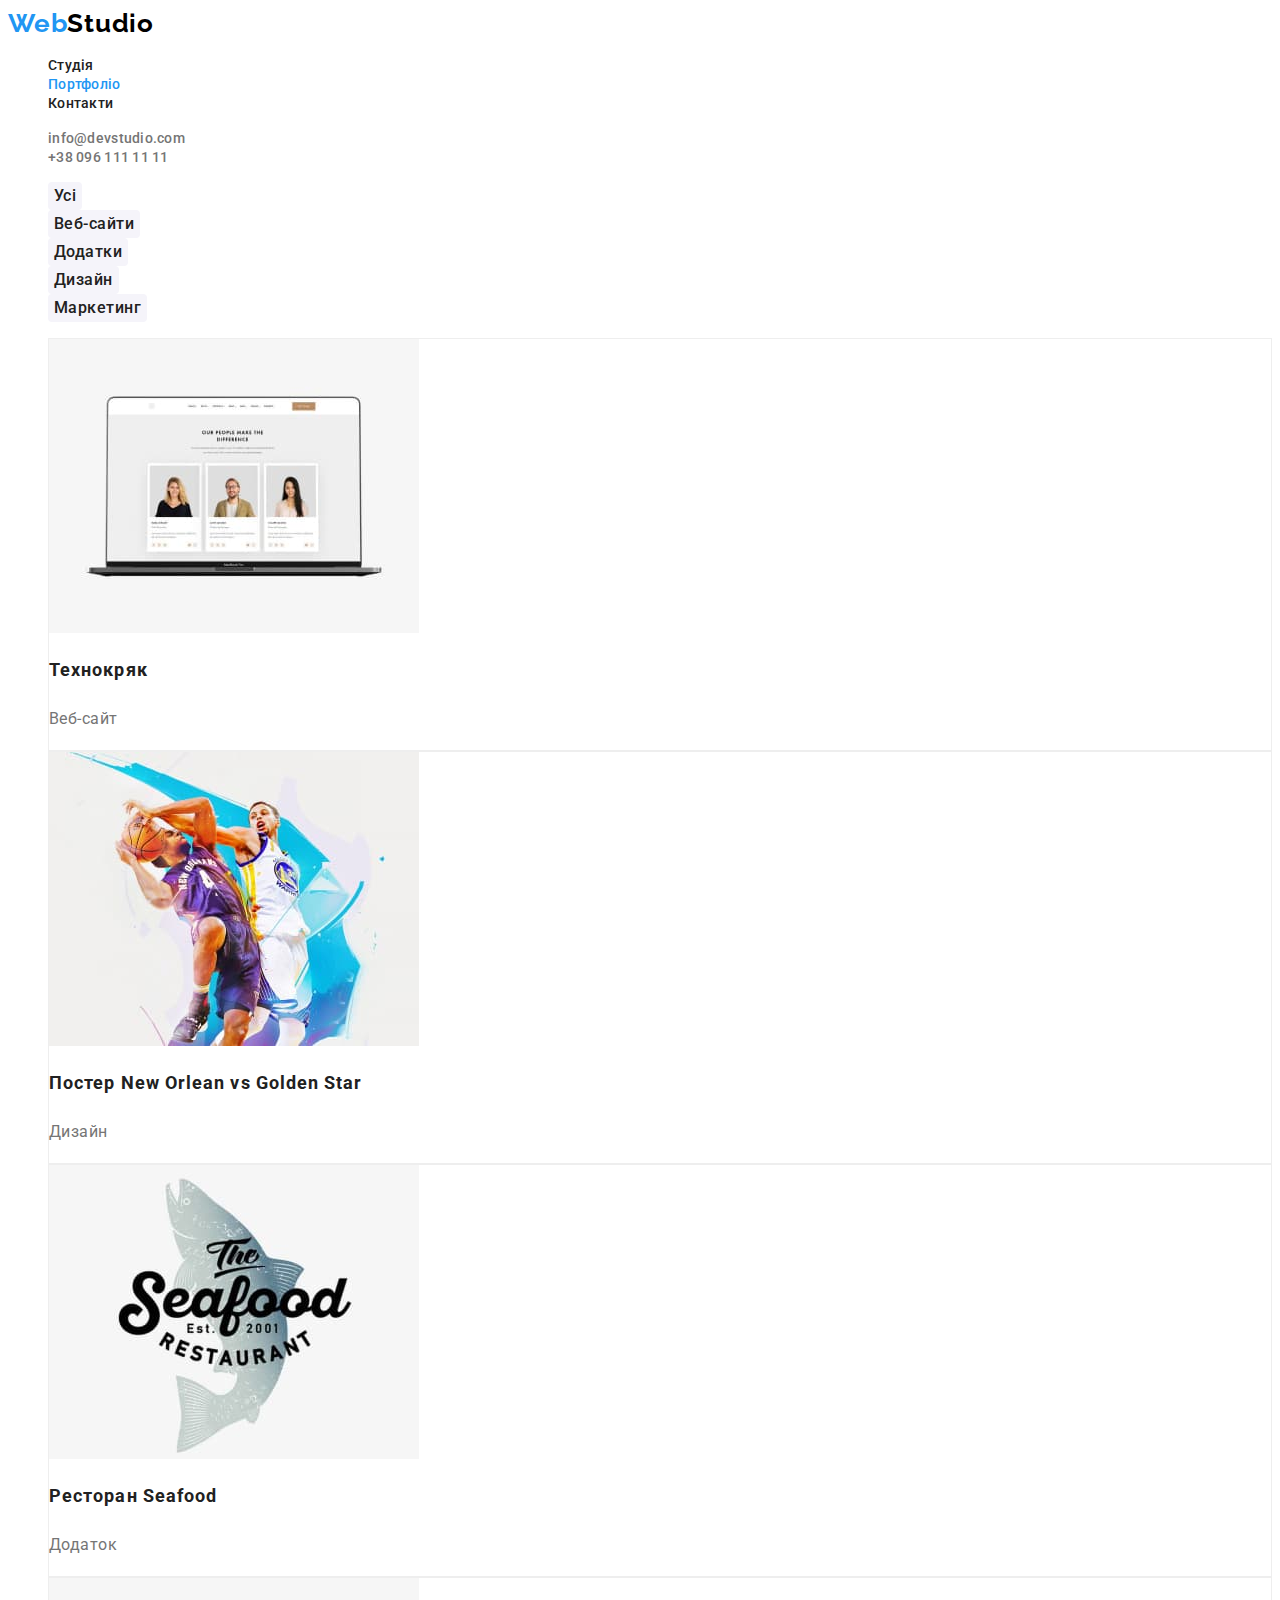
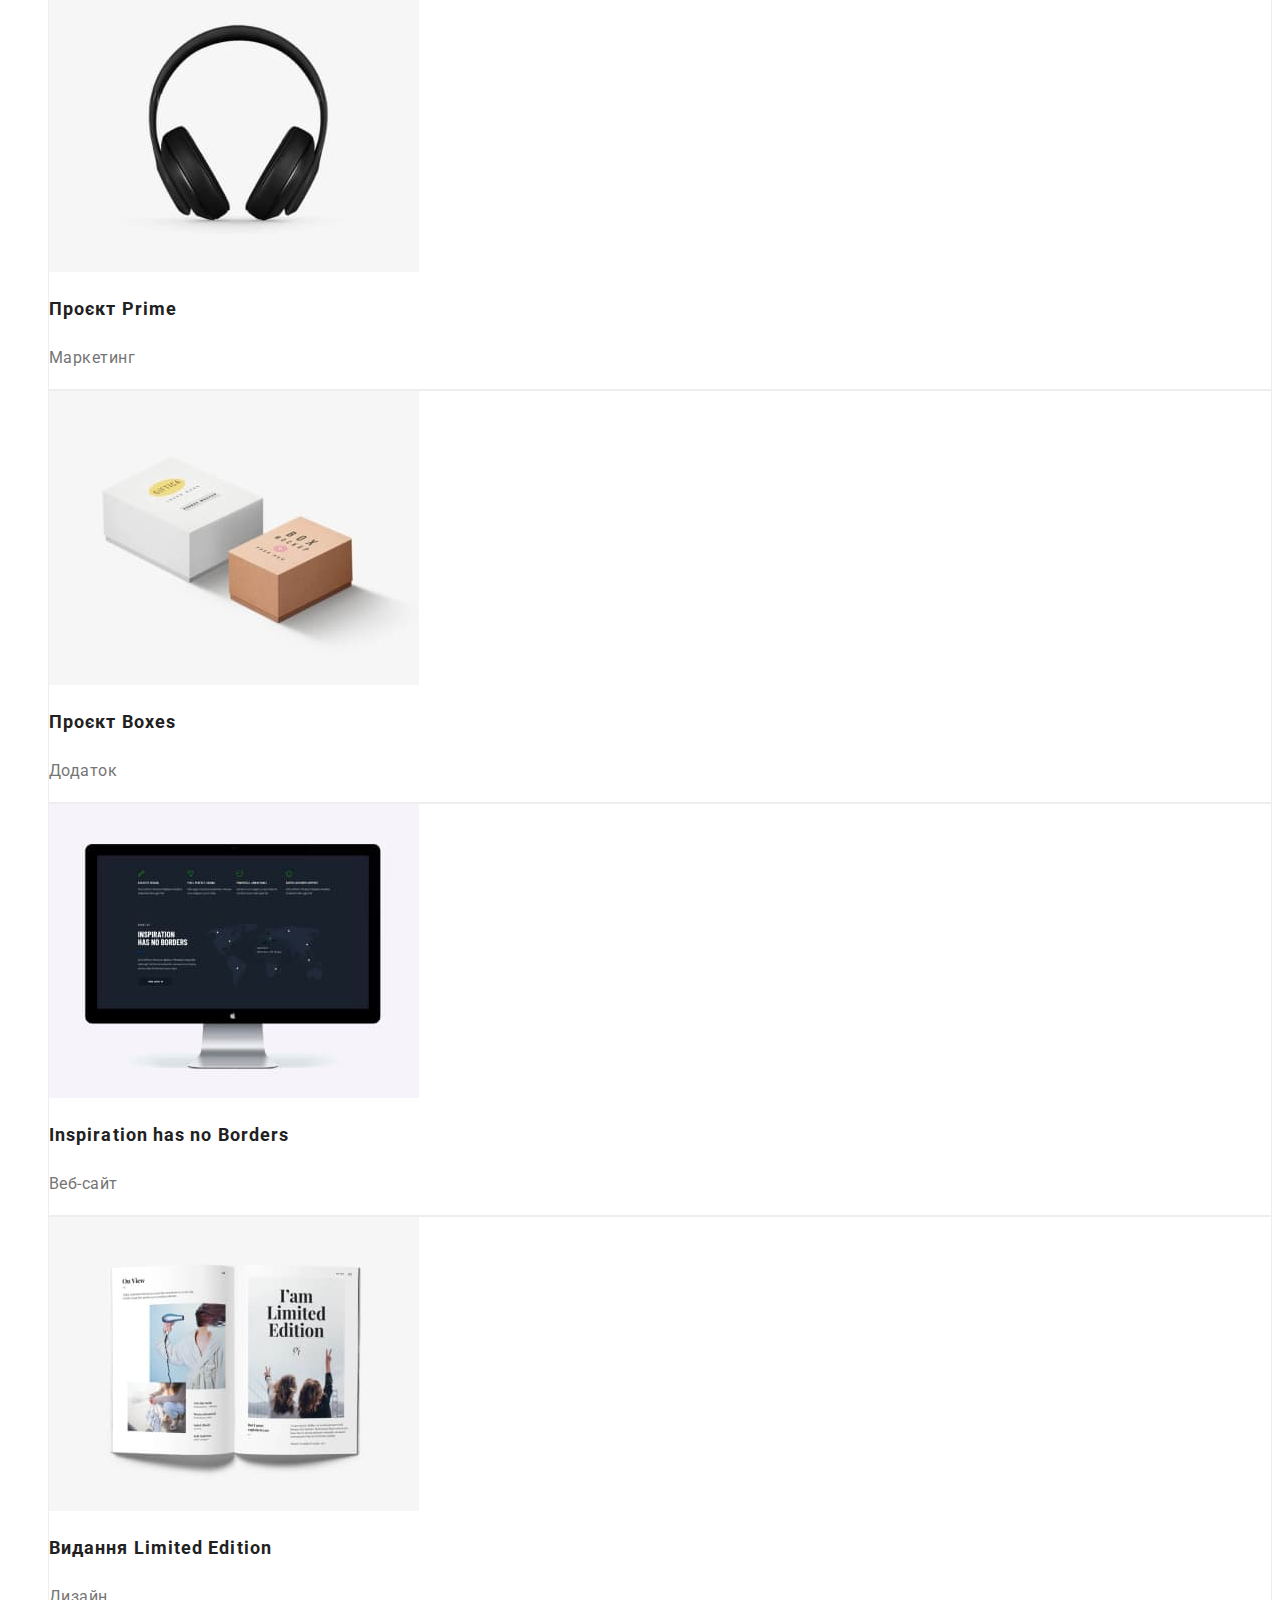
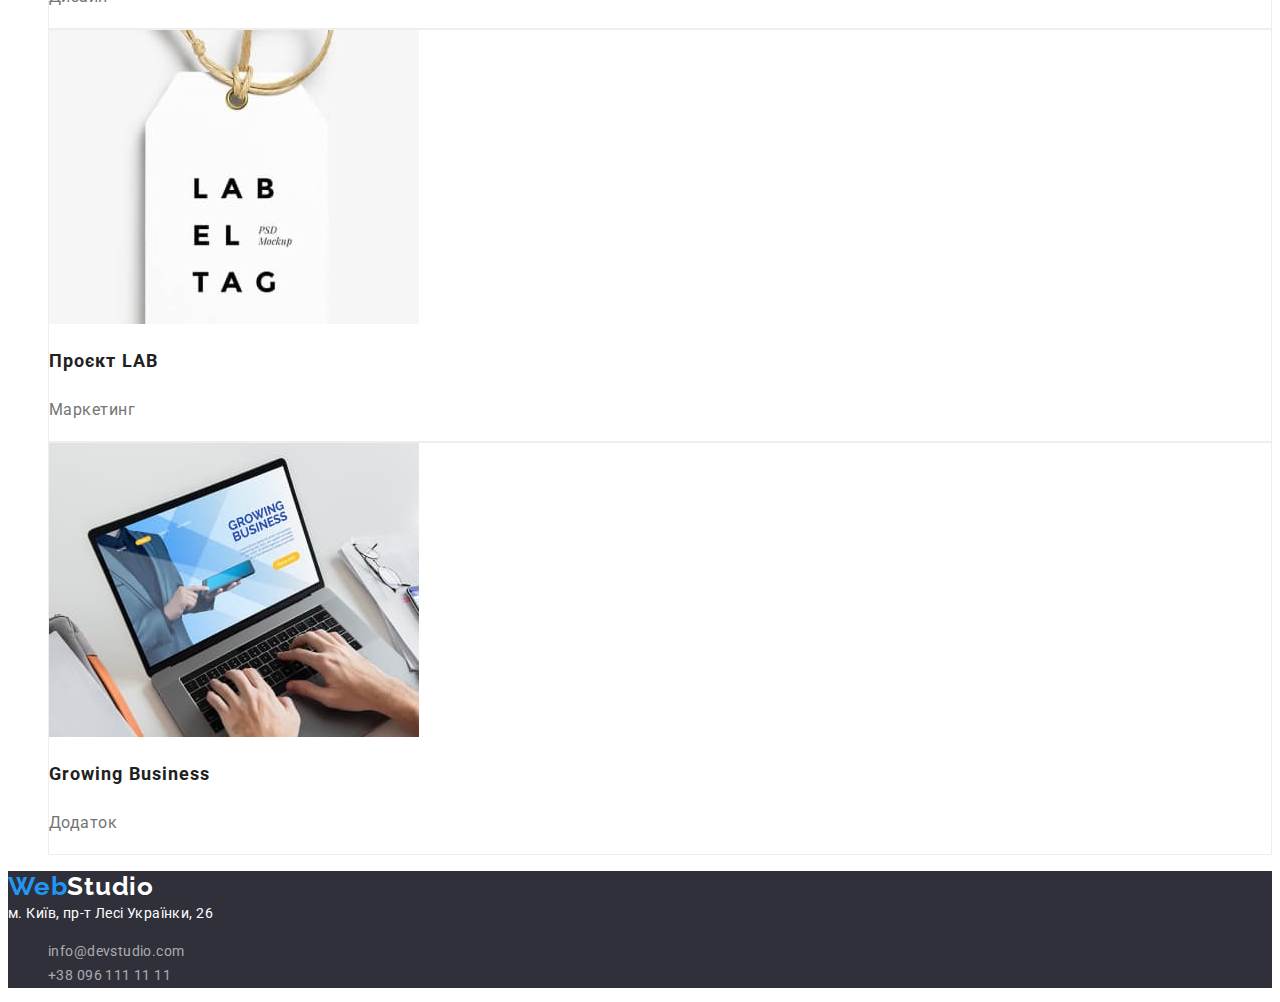
==== portfolio.html @ 081d601c "Clone files to homework-3" ====
<!DOCTYPE html>
<html lang="uk">
  <head>
    <meta charset="UTF-8" />
    <meta http-equiv="X-UA-Compatible" content="IE=edge" />
    <meta name="viewport" content="width=device-width, initial-scale=1.0" />
    <title>Portfolio</title>
    <link rel="preconnect" href="https://fonts.googleapis.com" />
    <link rel="preconnect" href="https://fonts.gstatic.com" crossorigin />
    <link
      href="https://fonts.googleapis.com/css2?family=Raleway:wght@700&family=Roboto:wght@400;500;700&display=swap"
      rel="stylesheet"
    />
    <link rel="stylesheet" href="./css/styles.css" />
  </head>

  <body>
    <header class="header">
      <a class="logo" href="./index.html" lang="en"
        ><span class="header-logo-web">Web</span>Studio</a
      >
      <nav class="nav-site">
        <ul class="nav-site-list list">
          <li class="nav-site-item">
            <a class="nav-site-link" href="./index.html">Студія</a>
          </li>
          <li class="nav-site-item">
            <a class="nav-site-link current" href="./portfolio.html"
              >Портфоліо</a
            >
          </li>
          <li class="nav-site-item">
            <a class="nav-site-link" href="#">Контакти</a>
          </li>
        </ul>
      </nav>
      <ul class="header-contacts-list list">
        <li class="header-contacts-item">
          <a
            class="header-contacts-link"
            href="mailto:info@devstudio.com"
            lang="en"
            >info@devstudio.com</a
          >
        </li>
        <li class="header-contacts-item">
          <a class="header-contacts-link" href="tel:+380961111111"
            >+38 096 111 11 11</a
          >
        </li>
      </ul>
    </header>

    <main>
      <section class="portfolio">
        <h1 class="hide">Портфоліо</h1>
        <ul class="portfolio-filters-list list">
          <li class="portfolio-filters-item">
            <button class="portfolio-btn btn" type="button">Усі</button>
          </li>
          <li class="portfolio-filters-item">
            <button class="portfolio-btn btn" type="button">Веб-сайти</button>
          </li>
          <li class="portfolio-filters-item">
            <button class="portfolio-btn btn" type="button">Додатки</button>
          </li>
          <li class="portfolio-filters-item">
            <button class="portfolio-btn btn" type="button">Дизайн</button>
          </li>
          <li class="portfolio-filters-item">
            <button class="portfolio-btn btn" type="button">Маркетинг</button>
          </li>
        </ul>
        <ul class="portfolio-projects-list list">
          <li class="portfolio-projects-item">
            <a class="portfolio-projects-link" href="">
              <img src="./images/project1.jpg" alt="Відкритий ноутбук" />
              <h2 class="portfolio-title">Технокряк</h2>
              <p class="portfolio-text">Веб-сайт</p>
            </a>
          </li>
          <li class="portfolio-projects-item">
            <a class="portfolio-projects-link" href="">
              <img src="./images/project2.jpg" alt="Два баскетболісти" />
              <h2 class="portfolio-title">Постер New Orlean vs Golden Star</h2>
              <p class="portfolio-text">Дизайн</p>
            </a>
          </li>
          <li class="portfolio-projects-item">
            <a class="portfolio-projects-link" href="">
              <img src="./images/project3.jpg" alt="Лого рибного ресторану" />
              <h2 class="portfolio-title">Ресторан Seafood</h2>
              <p class="portfolio-text">Додаток</p>
            </a>
          </li>
          <li class="portfolio-projects-item">
            <a class="portfolio-projects-link" href="">
              <img src="./images/project4.jpg" alt="Навушники" />
              <h2 class="portfolio-title">Проєкт Prime</h2>
              <p class="portfolio-text">Маркетинг</p>
            </a>
          </li>
          <li class="portfolio-projects-item">
            <a class="portfolio-projects-link" href="">
              <img src="./images/project5.jpg" alt="Дві коробки" />
              <h2 class="portfolio-title">Проєкт Boxes</h2>
              <p class="portfolio-text">Додаток</p>
            </a>
          </li>
          <li class="portfolio-projects-item">
            <a class="portfolio-projects-link" href="">
              <img src="./images/project6.jpg" alt="Монітор MAC" />
              <h2 class="portfolio-title">Inspiration has no Borders</h2>
              <p class="portfolio-text">Веб-сайт</p>
            </a>
          </li>
          <li class="portfolio-projects-item">
            <a class="portfolio-projects-link" href="">
              <img src="./images/project7.jpg" alt="Рознорнута книга" />
              <h2 class="portfolio-title">Видання Limited Edition</h2>
              <p class="portfolio-text">Дизайн</p>
            </a>
          </li>
          <li class="portfolio-projects-item">
            <a class="portfolio-projects-link" href="">
              <img src="./images/project8.jpg" alt="Бірка LABEL TAG" />
              <h2 class="portfolio-title">Проєкт LAB</h2>
              <p class="portfolio-text">Маркетинг</p>
            </a>
          </li>
          <li class="portfolio-projects-item">
            <a class="portfolio-projects-link" href="">
              <img
                src="./images/project9.jpg"
                alt="Презентація мобільного застосунку"
              />
              <h2 class="portfolio-title">Growing Business</h2>
              <p class="portfolio-text">Додаток</p>
            </a>
          </li>
        </ul>
      </section>
    </main>
    <footer class="footer">
      <a class="logo footer-logo" href="./index.html" lang="en"
        ><span class="header-logo-web">Web</span>Studio</a
      >
      <address class="address">
        м. Київ, пр-т Лесі Українки, 26
        <ul class="footer-list list">
          <li class="footer-item">
            <a class="footer-link" href="mailto:info@devstudio.com" lang="en"
              >info@devstudio.com</a
            >
          </li>
          <li class="footer-item">
            <a class="footer-link" href="tel:+380961111111"
              >+38 096 111 11 11</a
            >
          </li>
        </ul>
      </address>
    </footer>
  </body>
</html>
---- css/styles.css ----
:root {
    --main-color: #212121;
    --color-gray: #757575;
    --color-blue: #2196F3;
    --color-blue-dark: #188CE8;
    --color-white: #FFFFFF;
    --color-black: #000000;
    --color-footer-link: rgba(255, 255, 255, 0.6);
    --color-portfolio-btn: #F5F4FA;
    --background-color-dark: #2F303A;
    --background-color-light: #F5F4FA;
    --background-color-white: var(--color-white);
    --font-ral: 'Raleway', sans-serif;
    --first-logo-color: var(--color-black);
    --second-logo-color: var(--color-blue);
    --footer-logo-color: var(--color-white);
    --title-color: var(--main-color);
    --text-color: var(--color-gray);
    --first-link-color: var(--main-color);
    --second-link-color: var(--color-blue);
    --first-btn-color: var(--color-white);
    --second-btn-color: var(--main-color);
    --hover-btn-color: var(--color-blue);
}

body {
    font-family: 'Roboto', sans-serif;
    color: var(--main-color);
}

.list { list-style: none;
}

.hide {
    border: 0;
    clip: rect(1px, 1px, 1px, 1px);
    -webkit-clip-path: inset(50%);
    clip-path: inset(50%);
    height: 1px;
    margin: -1px;
    overflow: hidden;
    padding: 0;
    position: absolute;
    width: 1px;
  }

/*-----HEADER--------------*/

.header a {
    text-decoration: none;
}
.logo {
    font-family: var(--font-ral);
    font-weight: 700;
    font-size: 26px;
    line-height: 1.19;
    letter-spacing: 0.03em;
    color: var(--first-logo-color);
}
.logo-shadow {
    text-shadow: 0px 4px 4px rgba(0, 0, 0, 0.25);
}
.header-logo-web {
    color: var(--second-logo-color);
}
.nav-site {
}
.nav-site-list {
}
.nav-site-item {
}
.nav-site-link {
    font-weight: 500;
    font-size: 14px;
    line-height: 1.14;
    letter-spacing: 0.02em;
    color: var(--first-link-color);
}

.nav-site-link:hover,
.nav-site-link:focus,
.nav-site-link:active {
    color: var(--second-link-color);
}

.current {
    color: var(--second-link-color);
}

.header-contacts-list {
}
.header-contacts-item {
}
.header-contacts-link {
    font-weight: 500;
    font-size: 14px;
    line-height: 1.14;
    letter-spacing: 0.02em;
    color: var(--color-gray)
}

.header-contacts-link:hover,
.header-contacts-link:focus,
.header-contacts-link:active {
    color: var(--color-blue)
}

/*-----MAIN--------------*/

/*-----Banner------------*/

.banner {
    background-color: var(--background-color-dark);
}
.banner-title {
    font-weight: 900;
    font-size: 44px;
    line-height: 1.36;
    text-align: center;
    letter-spacing: 0.06em;
    text-transform: uppercase;
    color: var(--color-white);
}
.banner-btn {
    font-weight: 700;
    font-size: 16px;
    line-height: 1.88;
    text-align: center;
    letter-spacing: 0.06em;
    background-color: var(--color-blue);
    color: var(--first-btn-color);
}

.banner-btn:hover,
.banner-btn:focus,
.banner-btn:active {
    background-color: var(--color-blue-dark);
}

.btn {
    font-family: inherit;
    border: none;
    cursor: pointer;
}

/*-----Features------------*/

.features {
}

.features-list {
}
.features-item {
}
.features-title {
    font-size: 14px;
    line-height: 1.14;
    letter-spacing: 0.03em;
    text-transform: uppercase;
    color: var(--title-color);
}
.features-text {
    font-size: 14px;
    line-height: 1.71;
    letter-spacing: 0.03em;
    color: var(--text-color);
}

/*-----Works------------*/

.works {
}
.works-title {
    font-size: 36px;
    line-height: 1.17;
    text-align: center;
    letter-spacing: 0.03em;
    color: var(--title-color);
}
.works-list {
}
.works-item {
}

/*-----Team------------*/

.team {
    background-color: var(--background-color-light);
}
.team-title {
    font-size: 36px;
    line-height: 1.17;
    text-align: center;
    letter-spacing: 0.03em;
    color: var(--title-color);
}
.team-list {
}
.team-item {
    background-color: var(--background-color-white);
    box-shadow: 0px 1px 3px rgba(0, 0, 0, 0.12), 0px 1px 1px rgba(0, 0, 0, 0.14), 0px 2px 1px rgba(0, 0, 0, 0.2);
    border-radius: 0px 0px 4px 4px;
}
.team-name {
    font-weight: 500;
    font-size: 16px;
    line-height: 1.19;
    text-align: center;
    letter-spacing: 0.03em;
    color: var(--title-color);

}
.team-position {
    font-size: 16px;
    line-height: 1.19;
    text-align: center;
    letter-spacing: 0.03em;
    color: var(--text-color);
}

/*-----FOOTER--------------*/

.footer {
    background-color: var(--background-color-dark);
}
.footer a {
    text-decoration: none;
}
.footer-logo {
    color: var(--footer-logo-color)
}
.address {
    font-style: normal;
    font-weight: 400;
    font-size: 14px;
    line-height: 1.71;
    letter-spacing: 0.03em;
    color: var(--color-white);
}
.footer-list {
}
.footer-item {
}
.footer-link {
    color: var(--color-footer-link);
}
.footer-link:hover,
.footer-link:focus,
.footer-link:active {
    color: var(--color-blue);
}

/*-----Portfolio--------------*/

.portfolio {
}
.hide {
}
.portfolio-filters-list {
}
.portfolio-filters-item {
}
.portfolio-btn {
    background-color: var(--color-portfolio-btn);
    border-radius: 4px;
    font-weight: 500;
    font-size: 16px;
    line-height: 1.63;
    text-align: center;
    letter-spacing: 0.03em;
    color: var(--second-btn-color);
}
.portfolio-btn:hover,
.portfolio-btn:focus,
.portfolio-btn:active {
    background-color: var(--hover-btn-color);
    color: var(--first-btn-color)
}
.portfolio-projects-list {
}
.portfolio-projects-item {
    background-color: var(--background-color-white);
    border: 1px solid #EEEEEE;
}
.portfolio-projects-link {
    text-decoration: none;
}
.portfolio-title {
    font-size: 18px;
    line-height: 2;
    letter-spacing: 0.06em;
    color: var(--title-color);
}
.portfolio-text {
    font-size: 16px;
    line-height: 1.88;
    letter-spacing: 0.03em;
    color: var(--text-color);
}
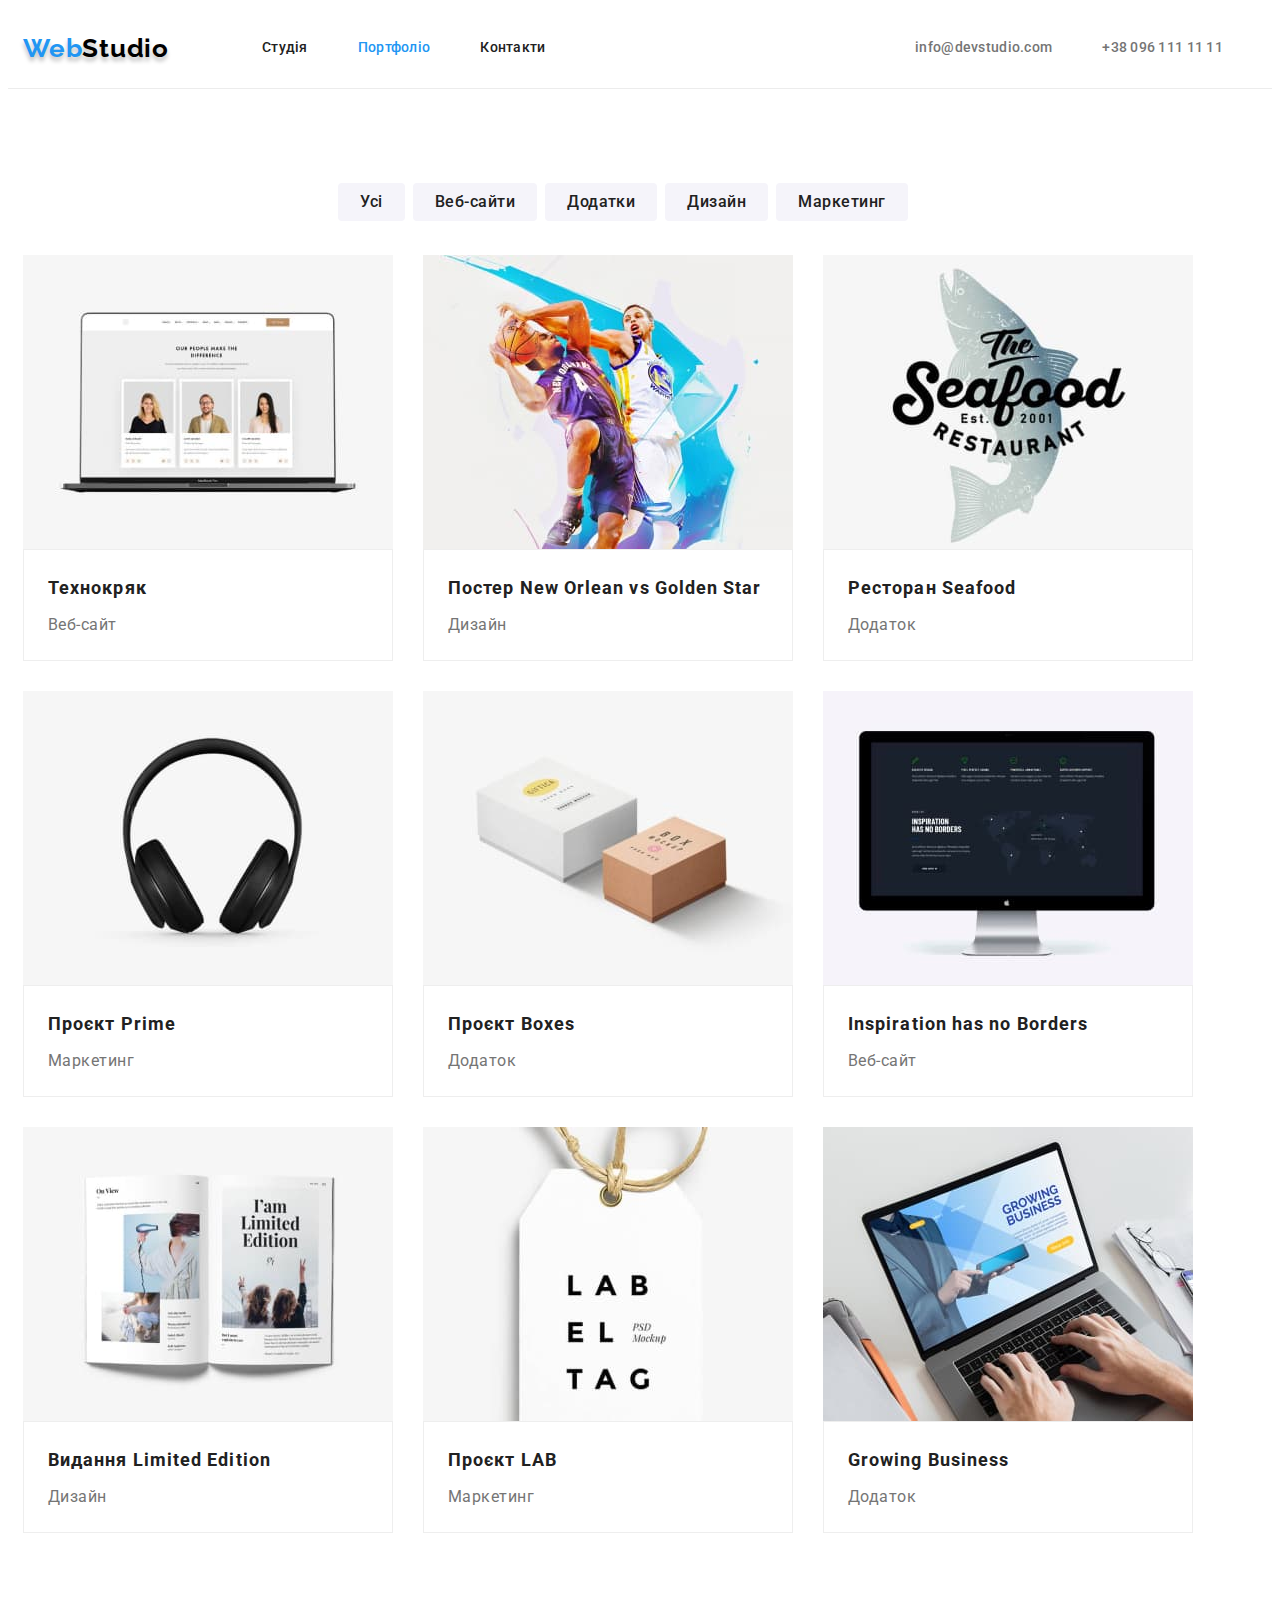
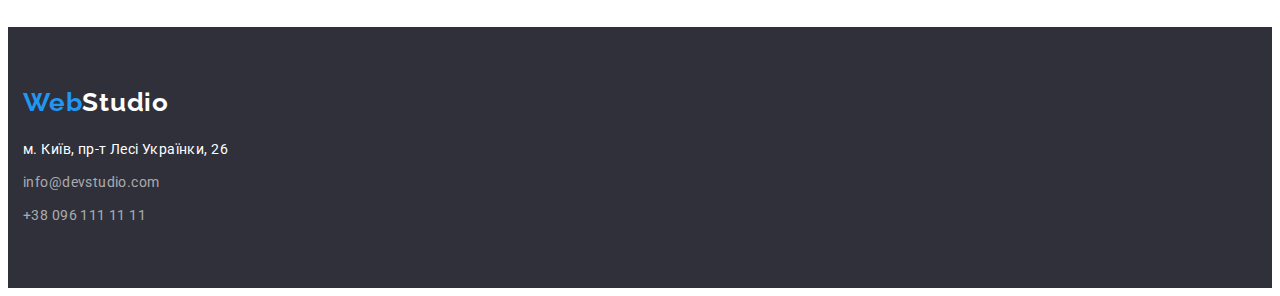
==== commit e14179f2: "Finished-homework3" ====
--- a/portfolio.html
+++ b/portfolio.html
@@ -11,155 +11,217 @@
       href="https://fonts.googleapis.com/css2?family=Raleway:wght@700&family=Roboto:wght@400;500;700&display=swap"
       rel="stylesheet"
     />
+    <link
+      rel="stylesheet"
+      href="https://cdnjs.cloudflare.com/ajax/libs/modern-normalize/1.1.0/modern-normalize.min.css"
+      integrity="sha512-wpPYUAdjBVSE4KJnH1VR1HeZfpl1ub8YT/NKx4PuQ5NmX2tKuGu6U/JRp5y+Y8XG2tV+wKQpNHVUX03MfMFn9Q=="
+      crossorigin="anonymous"
+      referrerpolicy="no-referrer"
+    />
     <link rel="stylesheet" href="./css/styles.css" />
   </head>
 
   <body>
     <header class="header">
-      <a class="logo" href="./index.html" lang="en"
-        ><span class="header-logo-web">Web</span>Studio</a
-      >
-      <nav class="nav-site">
-        <ul class="nav-site-list list">
-          <li class="nav-site-item">
-            <a class="nav-site-link" href="./index.html">Студія</a>
-          </li>
-          <li class="nav-site-item">
-            <a class="nav-site-link current" href="./portfolio.html"
-              >Портфоліо</a
-            >
-          </li>
-          <li class="nav-site-item">
-            <a class="nav-site-link" href="#">Контакти</a>
-          </li>
-        </ul>
-      </nav>
-      <ul class="header-contacts-list list">
-        <li class="header-contacts-item">
-          <a
-            class="header-contacts-link"
-            href="mailto:info@devstudio.com"
-            lang="en"
-            >info@devstudio.com</a
-          >
-        </li>
-        <li class="header-contacts-item">
-          <a class="header-contacts-link" href="tel:+380961111111"
-            >+38 096 111 11 11</a
-          >
-        </li>
-      </ul>
-    </header>
-
-    <main>
-      <section class="portfolio">
-        <h1 class="hide">Портфоліо</h1>
-        <ul class="portfolio-filters-list list">
-          <li class="portfolio-filters-item">
-            <button class="portfolio-btn btn" type="button">Усі</button>
-          </li>
-          <li class="portfolio-filters-item">
-            <button class="portfolio-btn btn" type="button">Веб-сайти</button>
-          </li>
-          <li class="portfolio-filters-item">
-            <button class="portfolio-btn btn" type="button">Додатки</button>
-          </li>
-          <li class="portfolio-filters-item">
-            <button class="portfolio-btn btn" type="button">Дизайн</button>
-          </li>
-          <li class="portfolio-filters-item">
-            <button class="portfolio-btn btn" type="button">Маркетинг</button>
-          </li>
-        </ul>
-        <ul class="portfolio-projects-list list">
-          <li class="portfolio-projects-item">
-            <a class="portfolio-projects-link" href="">
-              <img src="./images/project1.jpg" alt="Відкритий ноутбук" />
-              <h2 class="portfolio-title">Технокряк</h2>
-              <p class="portfolio-text">Веб-сайт</p>
-            </a>
-          </li>
-          <li class="portfolio-projects-item">
-            <a class="portfolio-projects-link" href="">
-              <img src="./images/project2.jpg" alt="Два баскетболісти" />
-              <h2 class="portfolio-title">Постер New Orlean vs Golden Star</h2>
-              <p class="portfolio-text">Дизайн</p>
-            </a>
-          </li>
-          <li class="portfolio-projects-item">
-            <a class="portfolio-projects-link" href="">
-              <img src="./images/project3.jpg" alt="Лого рибного ресторану" />
-              <h2 class="portfolio-title">Ресторан Seafood</h2>
-              <p class="portfolio-text">Додаток</p>
-            </a>
-          </li>
-          <li class="portfolio-projects-item">
-            <a class="portfolio-projects-link" href="">
-              <img src="./images/project4.jpg" alt="Навушники" />
-              <h2 class="portfolio-title">Проєкт Prime</h2>
-              <p class="portfolio-text">Маркетинг</p>
-            </a>
-          </li>
-          <li class="portfolio-projects-item">
-            <a class="portfolio-projects-link" href="">
-              <img src="./images/project5.jpg" alt="Дві коробки" />
-              <h2 class="portfolio-title">Проєкт Boxes</h2>
-              <p class="portfolio-text">Додаток</p>
-            </a>
-          </li>
-          <li class="portfolio-projects-item">
-            <a class="portfolio-projects-link" href="">
-              <img src="./images/project6.jpg" alt="Монітор MAC" />
-              <h2 class="portfolio-title">Inspiration has no Borders</h2>
-              <p class="portfolio-text">Веб-сайт</p>
-            </a>
-          </li>
-          <li class="portfolio-projects-item">
-            <a class="portfolio-projects-link" href="">
-              <img src="./images/project7.jpg" alt="Рознорнута книга" />
-              <h2 class="portfolio-title">Видання Limited Edition</h2>
-              <p class="portfolio-text">Дизайн</p>
-            </a>
-          </li>
-          <li class="portfolio-projects-item">
-            <a class="portfolio-projects-link" href="">
-              <img src="./images/project8.jpg" alt="Бірка LABEL TAG" />
-              <h2 class="portfolio-title">Проєкт LAB</h2>
-              <p class="portfolio-text">Маркетинг</p>
-            </a>
-          </li>
-          <li class="portfolio-projects-item">
-            <a class="portfolio-projects-link" href="">
-              <img
-                src="./images/project9.jpg"
-                alt="Презентація мобільного застосунку"
-              />
-              <h2 class="portfolio-title">Growing Business</h2>
-              <p class="portfolio-text">Додаток</p>
-            </a>
-          </li>
-        </ul>
-      </section>
-    </main>
-    <footer class="footer">
-      <a class="logo footer-logo" href="./index.html" lang="en"
-        ><span class="header-logo-web">Web</span>Studio</a
-      >
-      <address class="address">
-        м. Київ, пр-т Лесі Українки, 26
-        <ul class="footer-list list">
-          <li class="footer-item">
-            <a class="footer-link" href="mailto:info@devstudio.com" lang="en"
+      <div class="container header-container">
+        <a class="logo logo-shadow" href="./index.html" lang="en"
+          ><span class="header-logo-web">Web</span>Studio</a
+        >
+        <nav class="nav-site">
+          <ul class="nav-site-list">
+            <li class="nav-site-item">
+              <a class="nav-site-link" href="./index.html">Студія</a>
+            </li>
+            <li class="nav-site-item">
+              <a class="nav-site-link current" href="./portfolio.html"
+                >Портфоліо</a
+              >
+            </li>
+            <li class="nav-site-item">
+              <a class="nav-site-link" href="#">Контакти</a>
+            </li>
+          </ul>
+        </nav>
+        <ul class="header-contacts-list">
+          <li class="header-contacts-item">
+            <a
+              class="header-contacts-link"
+              href="mailto:info@devstudio.com"
+              lang="en"
               >info@devstudio.com</a
             >
           </li>
-          <li class="footer-item">
-            <a class="footer-link" href="tel:+380961111111"
+          <li class="header-contacts-item">
+            <a class="header-contacts-link" href="tel:+380961111111"
               >+38 096 111 11 11</a
             >
           </li>
         </ul>
-      </address>
+      </div>
+    </header>
+
+    <main>
+      <section class="section">
+        <div class="container">
+          <h1 class="visually-hiden">Портфоліо</h1>
+          <ul class="portfolio-filters-list">
+            <li class="portfolio-filters-item">
+              <button class="portfolio-btn btn" type="button">Усі</button>
+            </li>
+            <li class="portfolio-filters-item">
+              <button class="portfolio-btn btn" type="button">Веб-сайти</button>
+            </li>
+            <li class="portfolio-filters-item">
+              <button class="portfolio-btn btn" type="button">Додатки</button>
+            </li>
+            <li class="portfolio-filters-item">
+              <button class="portfolio-btn btn" type="button">Дизайн</button>
+            </li>
+            <li class="portfolio-filters-item">
+              <button class="portfolio-btn btn" type="button">Маркетинг</button>
+            </li>
+          </ul>
+          <ul class="portfolio-projects-list">
+            <li class="portfolio-projects-item">
+              <a class="portfolio-projects-link" href="">
+                <img
+                  src="./images/project1.jpg"
+                  alt="Відкритий ноутбук"
+                  width="370"
+                />
+                <div class="portfolio-description">
+                  <h2 class="portfolio-title">Технокряк</h2>
+                  <p class="portfolio-text">Веб-сайт</p>
+                </div>
+              </a>
+            </li>
+            <li class="portfolio-projects-item">
+              <a class="portfolio-projects-link" href="">
+                <img
+                  src="./images/project2.jpg"
+                  alt="Два баскетболісти"
+                  width="370"
+                />
+                <div class="portfolio-description">
+                  <h2 class="portfolio-title">
+                    Постер New Orlean vs Golden Star
+                  </h2>
+                  <p class="portfolio-text">Дизайн</p>
+                </div>
+              </a>
+            </li>
+            <li class="portfolio-projects-item">
+              <a class="portfolio-projects-link" href="">
+                <img
+                  src="./images/project3.jpg"
+                  alt="Лого рибного ресторану"
+                  width="370"
+                />
+                <div class="portfolio-description">
+                  <h2 class="portfolio-title">Ресторан Seafood</h2>
+                  <p class="portfolio-text">Додаток</p>
+                </div>
+              </a>
+            </li>
+            <li class="portfolio-projects-item">
+              <a class="portfolio-projects-link" href="">
+                <img src="./images/project4.jpg" alt="Навушники" width="370" />
+                <div class="portfolio-description">
+                  <h2 class="portfolio-title">Проєкт Prime</h2>
+                  <p class="portfolio-text">Маркетинг</p>
+                </div>
+              </a>
+            </li>
+            <li class="portfolio-projects-item">
+              <a class="portfolio-projects-link" href="">
+                <img
+                  src="./images/project5.jpg"
+                  alt="Дві коробки"
+                  width="370"
+                />
+                <div class="portfolio-description">
+                  <h2 class="portfolio-title">Проєкт Boxes</h2>
+                  <p class="portfolio-text">Додаток</p>
+                </div>
+              </a>
+            </li>
+            <li class="portfolio-projects-item">
+              <a class="portfolio-projects-link" href="">
+                <img
+                  src="./images/project6.jpg"
+                  alt="Монітор MAC"
+                  width="370"
+                />
+                <div class="portfolio-description">
+                  <h2 class="portfolio-title">Inspiration has no Borders</h2>
+                  <p class="portfolio-text">Веб-сайт</p>
+                </div>
+              </a>
+            </li>
+            <li class="portfolio-projects-item">
+              <a class="portfolio-projects-link" href="">
+                <img
+                  src="./images/project7.jpg"
+                  alt="Рознорнута книга"
+                  width="370"
+                />
+                <div class="portfolio-description">
+                  <h2 class="portfolio-title">Видання Limited Edition</h2>
+                  <p class="portfolio-text">Дизайн</p>
+                </div>
+              </a>
+            </li>
+            <li class="portfolio-projects-item">
+              <a class="portfolio-projects-link" href="">
+                <img
+                  src="./images/project8.jpg"
+                  alt="Бірка LABEL TAG"
+                  width="370"
+                />
+                <div class="portfolio-description">
+                  <h2 class="portfolio-title">Проєкт LAB</h2>
+                  <p class="portfolio-text">Маркетинг</p>
+                </div>
+              </a>
+            </li>
+            <li class="portfolio-projects-item">
+              <a class="portfolio-projects-link" href="">
+                <img
+                  src="./images/project9.jpg"
+                  alt="Презентація мобільного застосунку"
+                  width="370"
+                />
+                <div class="portfolio-description">
+                  <h2 class="portfolio-title">Growing Business</h2>
+                  <p class="portfolio-text">Додаток</p>
+                </div>
+              </a>
+            </li>
+          </ul>
+        </div>
+      </section>
+    </main>
+    <footer class="footer">
+      <div class="container">
+        <a class="logo footer-logo" href="./index.html" lang="en"
+          ><span class="header-logo-web">Web</span>Studio</a
+        >
+        <address class="address">
+          <span class="address-text">м. Київ, пр-т Лесі Українки, 26</span>
+          <ul class="footer-list">
+            <li class="footer-item">
+              <a class="footer-link" href="mailto:info@devstudio.com" lang="en"
+                >info@devstudio.com</a
+              >
+            </li>
+            <li class="footer-item">
+              <a class="footer-link" href="tel:+380961111111"
+                >+38 096 111 11 11</a
+              >
+            </li>
+          </ul>
+        </address>
+      </div>
     </footer>
   </body>
 </html>
--- a/css/styles.css
+++ b/css/styles.css
@@ -23,31 +23,69 @@
     --hover-btn-color: var(--color-blue);
 }
 
+h1,
+h2,
+h3,
+h4,
+h5,
+h6,
+p {
+    margin: 0;
+}
+ul {
+    list-style: none;
+    margin: 0;
+    padding: 0;
+}
+button {
+    cursor: pointer;
+}
+img {
+    display: block;
+    min-width: 100%;
+    height: auto;
+}
+
+
 body {
     font-family: 'Roboto', sans-serif;
     color: var(--main-color);
 }
 
-.list { list-style: none;
-}
-
-.hide {
-    border: 0;
-    clip: rect(1px, 1px, 1px, 1px);
-    -webkit-clip-path: inset(50%);
-    clip-path: inset(50%);
+.visually-hiden {
+    position: absolute;
+    width: 1px;
     height: 1px;
     margin: -1px;
+    border: 0;
+    padding: 0;
+    white-space: nowrap;
+    clip-path: inset(100%);
+    clip: rect(0 0 0 0);
     overflow: hidden;
-    padding: 0;
-    position: absolute;
-    width: 1px;
-  }
+}
+
+.container {
+    width: 1200px;
+    padding: 0 15px;
+}
+
+.btn {
+    font-family: inherit;
+    border: none;
+}
 
 /*-----HEADER--------------*/
 
 .header a {
     text-decoration: none;
+}
+.header {
+    border-bottom: 1px solid #ECECEC;
+}
+.header-container {
+    display: flex;
+    align-items: center;
 }
 .logo {
     font-family: var(--font-ral);
@@ -64,17 +102,24 @@
     color: var(--second-logo-color);
 }
 .nav-site {
+    margin-left: 93px;
 }
 .nav-site-list {
+    display: flex;
+    gap: 50px;
 }
 .nav-site-item {
 }
+
 .nav-site-link {
+    display: block;
     font-weight: 500;
     font-size: 14px;
     line-height: 1.14;
     letter-spacing: 0.02em;
     color: var(--first-link-color);
+    padding-top: 32px;
+    padding-bottom: 32px;
 }
 
 .nav-site-link:hover,
@@ -88,15 +133,21 @@
 }
 
 .header-contacts-list {
+    display: flex;
+    margin-left: auto;
+    gap: 50px;
 }
 .header-contacts-item {
 }
 .header-contacts-link {
+    display: block;
     font-weight: 500;
     font-size: 14px;
     line-height: 1.14;
     letter-spacing: 0.02em;
-    color: var(--color-gray)
+    color: var(--color-gray);
+    padding-top: 32px;
+    padding-bottom: 32px;
 }
 
 .header-contacts-link:hover,
@@ -107,50 +158,59 @@
 
 /*-----MAIN--------------*/
 
-/*-----Banner------------*/
-
-.banner {
+/*-----Hero------------*/
+
+.hero {
     background-color: var(--background-color-dark);
 }
-.banner-title {
+.hero-wrap {
+    padding-top: 200px;
+    padding-bottom: 200px;
+    text-align: center;
+}
+.hero-title {
     font-weight: 900;
     font-size: 44px;
     line-height: 1.36;
-    text-align: center;
     letter-spacing: 0.06em;
     text-transform: uppercase;
     color: var(--color-white);
-}
-.banner-btn {
+    margin-bottom: 30px;
+}
+.hero-btn {
+    min-width: 216px;
     font-weight: 700;
     font-size: 16px;
     line-height: 1.88;
-    text-align: center;
     letter-spacing: 0.06em;
     background-color: var(--color-blue);
     color: var(--first-btn-color);
-}
-
-.banner-btn:hover,
-.banner-btn:focus,
-.banner-btn:active {
+    box-shadow: 0px 4px 4px rgba(0, 0, 0, 0.15);
+    border-radius: 4px;
+    padding: 10px 32px;
+}
+
+.hero-btn:hover,
+.hero-btn:focus,
+.hero-btn:active {
     background-color: var(--color-blue-dark);
 }
 
-.btn {
-    font-family: inherit;
-    border: none;
-    cursor: pointer;
-}
-
 /*-----Features------------*/
 
+.section {
+    padding-top: 94px;
+    padding-bottom: 94px;
+}
 .features {
 }
 
 .features-list {
+    display: flex;
+    gap: 30px;
 }
 .features-item {
+    width: calc((100%-90px)/4);
 }
 .features-title {
     font-size: 14px;
@@ -158,6 +218,7 @@
     letter-spacing: 0.03em;
     text-transform: uppercase;
     color: var(--title-color);
+    margin-bottom: 10px;
 }
 .features-text {
     font-size: 14px;
@@ -169,7 +230,9 @@
 /*-----Works------------*/
 
 .works {
-}
+    padding-top: 0;
+}  
+
 .works-title {
     font-size: 36px;
     line-height: 1.17;
@@ -177,40 +240,53 @@
     letter-spacing: 0.03em;
     color: var(--title-color);
 }
+.title {
+    margin-bottom: 50px;
+}
 .works-list {
+    display: flex;
+    gap: 30px;
 }
 .works-item {
+    width: calc((100%-60px)/3);
 }
 
 /*-----Team------------*/
 
 .team {
     background-color: var(--background-color-light);
+    text-align: center;
 }
 .team-title {
     font-size: 36px;
     line-height: 1.17;
-    text-align: center;
     letter-spacing: 0.03em;
     color: var(--title-color);
 }
 .team-list {
-}
-.team-item {
+    display: flex;
+    gap: 30px;
+}
+.team-card {
+    width: calc((100%-90px)/4);
     background-color: var(--background-color-white);
     box-shadow: 0px 1px 3px rgba(0, 0, 0, 0.12), 0px 1px 1px rgba(0, 0, 0, 0.14), 0px 2px 1px rgba(0, 0, 0, 0.2);
     border-radius: 0px 0px 4px 4px;
 }
-.team-name {
+.card-padding {
+    padding-top: 30px;
+    padding-bottom: 30px;
+}
+.card-title {
     font-weight: 500;
     font-size: 16px;
     line-height: 1.19;
     text-align: center;
     letter-spacing: 0.03em;
     color: var(--title-color);
-
-}
-.team-position {
+    margin-bottom: 10px;
+}
+.card-text {
     font-size: 16px;
     line-height: 1.19;
     text-align: center;
@@ -222,6 +298,8 @@
 
 .footer {
     background-color: var(--background-color-dark);
+    padding-top: 60px;
+    padding-bottom: 60px;
 }
 .footer a {
     text-decoration: none;
@@ -236,10 +314,16 @@
     line-height: 1.71;
     letter-spacing: 0.03em;
     color: var(--color-white);
+    margin-top: 20px;
+}
+.address-text {
+    display: block;
+    margin-bottom: 9px;
 }
 .footer-list {
 }
-.footer-item {
+.footer-item:not(:first-child) {
+    margin-top: 9px;
 }
 .footer-link {
     color: var(--color-footer-link);
@@ -252,11 +336,11 @@
 
 /*-----Portfolio--------------*/
 
-.portfolio {
-}
-.hide {
-}
 .portfolio-filters-list {
+    display: flex;
+    justify-content: center;
+    gap: 8px;
+    margin-bottom: 34px;
 }
 .portfolio-filters-item {
 }
@@ -269,6 +353,7 @@
     text-align: center;
     letter-spacing: 0.03em;
     color: var(--second-btn-color);
+    padding: 6px 22px;
 }
 .portfolio-btn:hover,
 .portfolio-btn:focus,
@@ -277,19 +362,27 @@
     color: var(--first-btn-color)
 }
 .portfolio-projects-list {
+    display: flex;
+    flex-wrap: wrap;
+    gap: 30px;
 }
 .portfolio-projects-item {
+    width: 370px;
     background-color: var(--background-color-white);
-    border: 1px solid #EEEEEE;
 }
 .portfolio-projects-link {
     text-decoration: none;
+}
+.portfolio-description {
+    padding: 20px 24px;
+    border: 1px solid #EEEEEE;
 }
 .portfolio-title {
     font-size: 18px;
     line-height: 2;
     letter-spacing: 0.06em;
     color: var(--title-color);
+    margin-bottom: 4px;
 }
 .portfolio-text {
     font-size: 16px;
